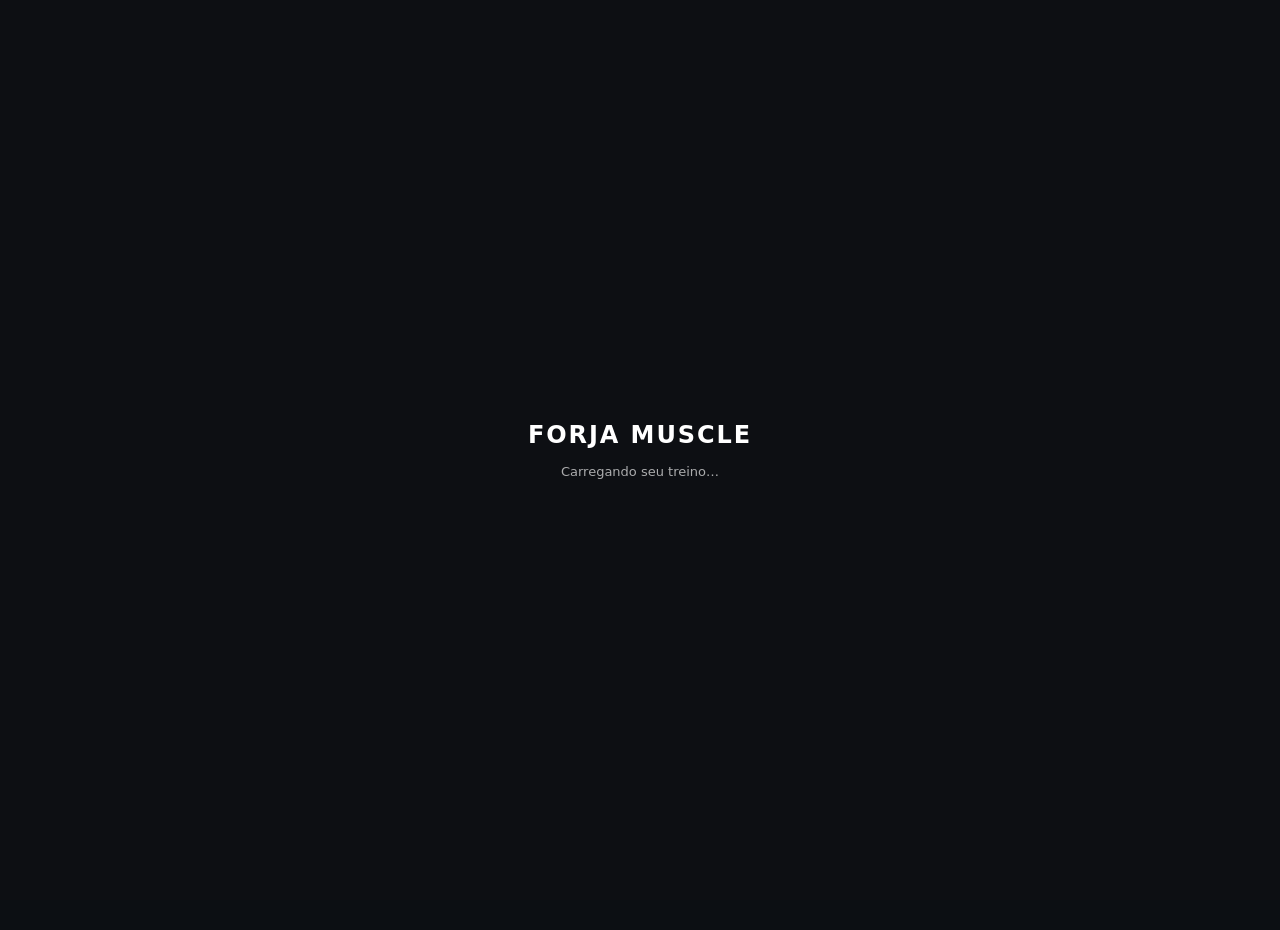
==== refresh.html @ 4cc87adb "v3.4.4: adiciona atualização segura de cache" ====
<!doctype html><html lang="pt-BR"><head><meta charset="utf-8"><meta name="viewport" content="width=device-width,initial-scale=1,viewport-fit=cover"><meta name="theme-color" content="#0d0f13"><title>Atualizando FORJA MUSCLE</title></head><body style="margin:0;background:#0d0f13;color:#fff;font-family:system-ui,sans-serif"><main style="min-height:100vh;display:grid;place-items:center;padding:24px;text-align:center"><div><strong style="font-size:24px;letter-spacing:.08em">FORJA MUSCLE</strong><p style="opacity:.7">Atualizando o aplicativo…</p><small style="opacity:.5">Seus treinos e dados salvos serão preservados.</small></div></main><script>(async()=>{try{if('serviceWorker' in navigator){const regs=await navigator.serviceWorker.getRegistrations();await Promise.all(regs.map(r=>r.unregister()))}if('caches' in window){const keys=await caches.keys();await Promise.all(keys.filter(k=>k.startsWith('forja-muscle-')).map(k=>caches.delete(k)))}}catch(e){}location.replace('./?fresh='+Date.now())})()</script></body></html>
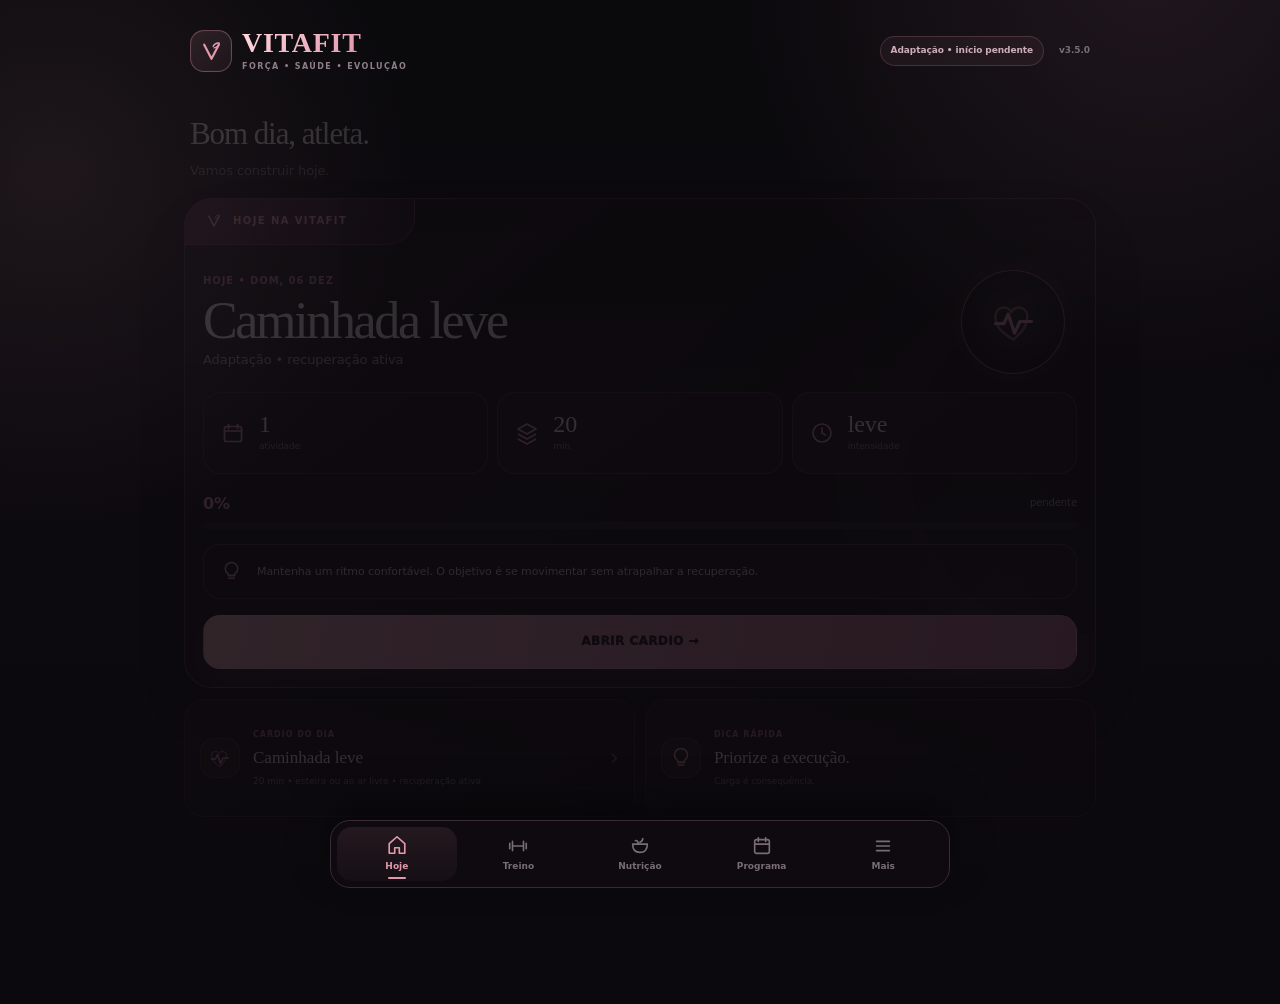
==== commit e7069cff: "VITAFIT v3.5.0: atualiza tela de refresh" ====
--- a/refresh.html
+++ b/refresh.html
@@ -1 +1 @@
-<!doctype html><html lang="pt-BR"><head><meta charset="utf-8"><meta name="viewport" content="width=device-width,initial-scale=1,viewport-fit=cover"><meta name="theme-color" content="#0d0f13"><title>Atualizando FORJA MUSCLE</title></head><body style="margin:0;background:#0d0f13;color:#fff;font-family:system-ui,sans-serif"><main style="min-height:100vh;display:grid;place-items:center;padding:24px;text-align:center"><div><strong style="font-size:24px;letter-spacing:.08em">FORJA MUSCLE</strong><p style="opacity:.7">Atualizando o aplicativo…</p><small style="opacity:.5">Seus treinos e dados salvos serão preservados.</small></div></main><script>(async()=>{try{if('serviceWorker' in navigator){const regs=await navigator.serviceWorker.getRegistrations();await Promise.all(regs.map(r=>r.unregister()))}if('caches' in window){const keys=await caches.keys();await Promise.all(keys.filter(k=>k.startsWith('forja-muscle-')).map(k=>caches.delete(k)))}}catch(e){}location.replace('./?fresh='+Date.now())})()</script></body></html>+<!doctype html><html lang="pt-BR"><head><meta charset="utf-8"><meta name="viewport" content="width=device-width,initial-scale=1"><meta name="theme-color" content="#120d12"><title>Atualizando VITAFIT</title></head><body style="margin:0;background:radial-gradient(circle at 50% 35%,#21151e,#0b090d 62%);color:#fff9fc;font-family:system-ui,sans-serif"><main style="min-height:100vh;display:grid;place-items:center;padding:24px;text-align:center"><div><strong style="font-family:Georgia,serif;font-size:30px;font-weight:500;letter-spacing:.08em;color:#e8a2b1">VITAFIT</strong><p style="opacity:.72">Atualizando o aplicativo…</p><small style="opacity:.5">Treinos, cargas, alimentação e dados salvos serão preservados.</small></div></main><script>(async()=>{try{if('serviceWorker' in navigator){const regs=await navigator.serviceWorker.getRegistrations();await Promise.all(regs.map(r=>r.unregister()))}if('caches' in window){const keys=await caches.keys();await Promise.all(keys.filter(k=>k.startsWith('forja-muscle-')).map(k=>caches.delete(k)))}}catch(e){}location.replace('./?fresh='+Date.now())})()</script></body></html>
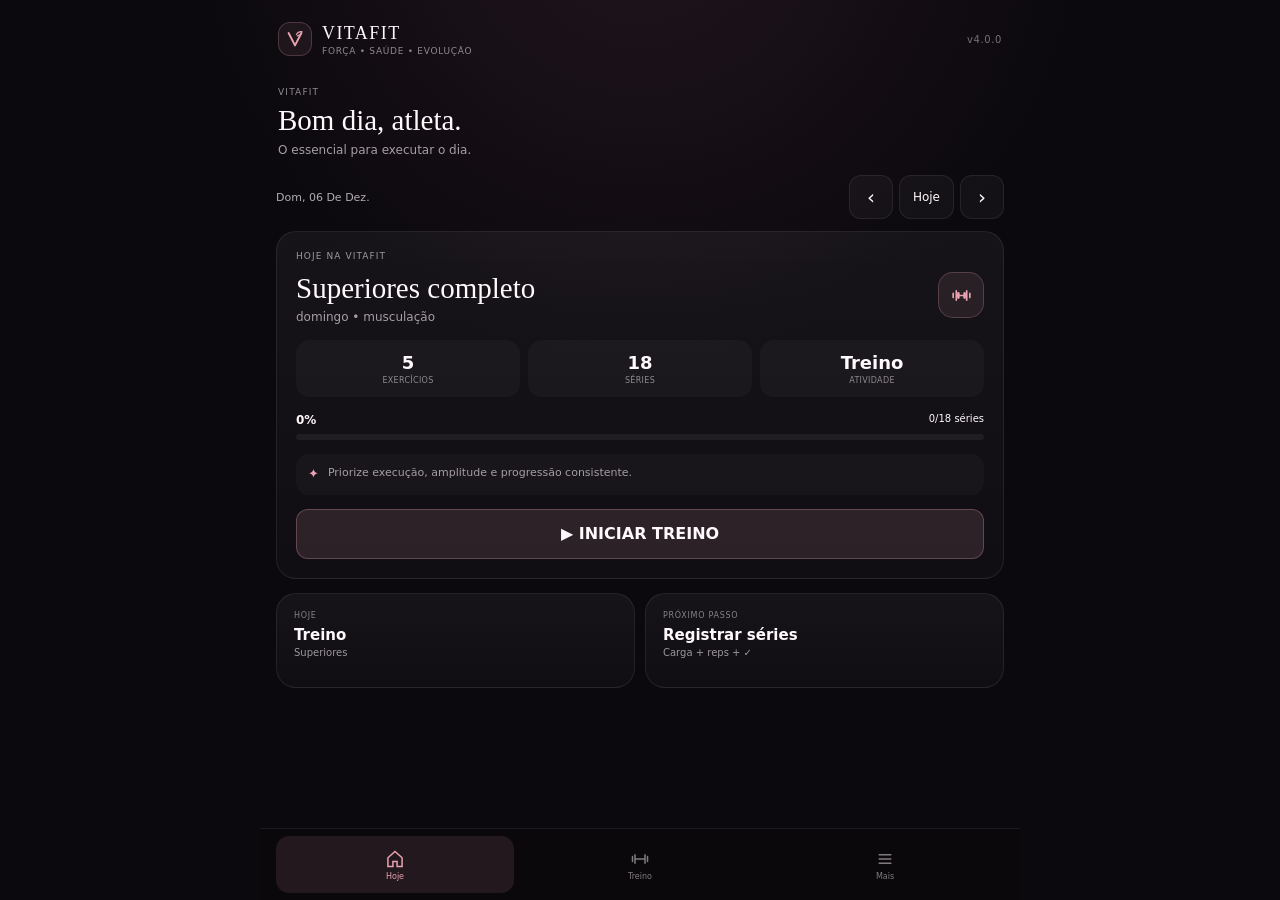
==== commit 98a546a6: "Scope VITAFIT refresh to its own PWA" ====
--- a/refresh.html
+++ b/refresh.html
@@ -1 +1 @@
-<!doctype html><html lang="pt-BR"><head><meta charset="utf-8"><meta name="viewport" content="width=device-width,initial-scale=1"><meta name="theme-color" content="#120d12"><title>Atualizando VITAFIT</title></head><body style="margin:0;background:radial-gradient(circle at 50% 35%,#21151e,#0b090d 62%);color:#fff9fc;font-family:system-ui,sans-serif"><main style="min-height:100vh;display:grid;place-items:center;padding:24px;text-align:center"><div><strong style="font-family:Georgia,serif;font-size:30px;font-weight:500;letter-spacing:.08em;color:#e8a2b1">VITAFIT</strong><p style="opacity:.72">Atualizando o aplicativo…</p><small style="opacity:.5">Treinos, cargas, alimentação e dados salvos serão preservados.</small></div></main><script>(async()=>{try{if('serviceWorker' in navigator){const regs=await navigator.serviceWorker.getRegistrations();await Promise.all(regs.map(r=>r.unregister()))}if('caches' in window){const keys=await caches.keys();await Promise.all(keys.filter(k=>k.startsWith('forja-muscle-')).map(k=>caches.delete(k)))}}catch(e){}location.replace('./?fresh='+Date.now())})()</script></body></html>
+<!doctype html><html lang="pt-BR"><head><meta charset="utf-8"><meta name="viewport" content="width=device-width,initial-scale=1"><meta name="theme-color" content="#120d12"><title>Atualizando VITAFIT</title></head><body style="margin:0;background:radial-gradient(circle at 50% 35%,#21151e,#0b090d 62%);color:#fff9fc;font-family:system-ui,sans-serif"><main style="min-height:100vh;display:grid;place-items:center;padding:24px;text-align:center"><div><strong style="font-family:Georgia,serif;font-size:30px;font-weight:500;letter-spacing:.08em;color:#e8a2b1">VITAFIT</strong><p style="opacity:.72">Atualizando o aplicativo…</p><small style="opacity:.5">Treinos, cargas, cardio e dados salvos serão preservados.</small></div></main><script>(async()=>{try{if('serviceWorker'in navigator){const regs=await navigator.serviceWorker.getRegistrations();const base=new URL('./',location.href).href;await Promise.all(regs.filter(r=>r.scope.startsWith(base)).map(r=>r.unregister()))}if('caches'in window){const keys=await caches.keys();await Promise.all(keys.filter(k=>k.startsWith('forja-muscle-')||k.startsWith('vitafit-')).map(k=>caches.delete(k)))}}catch{}location.replace('./?fresh='+Date.now())})()</script></body></html>
